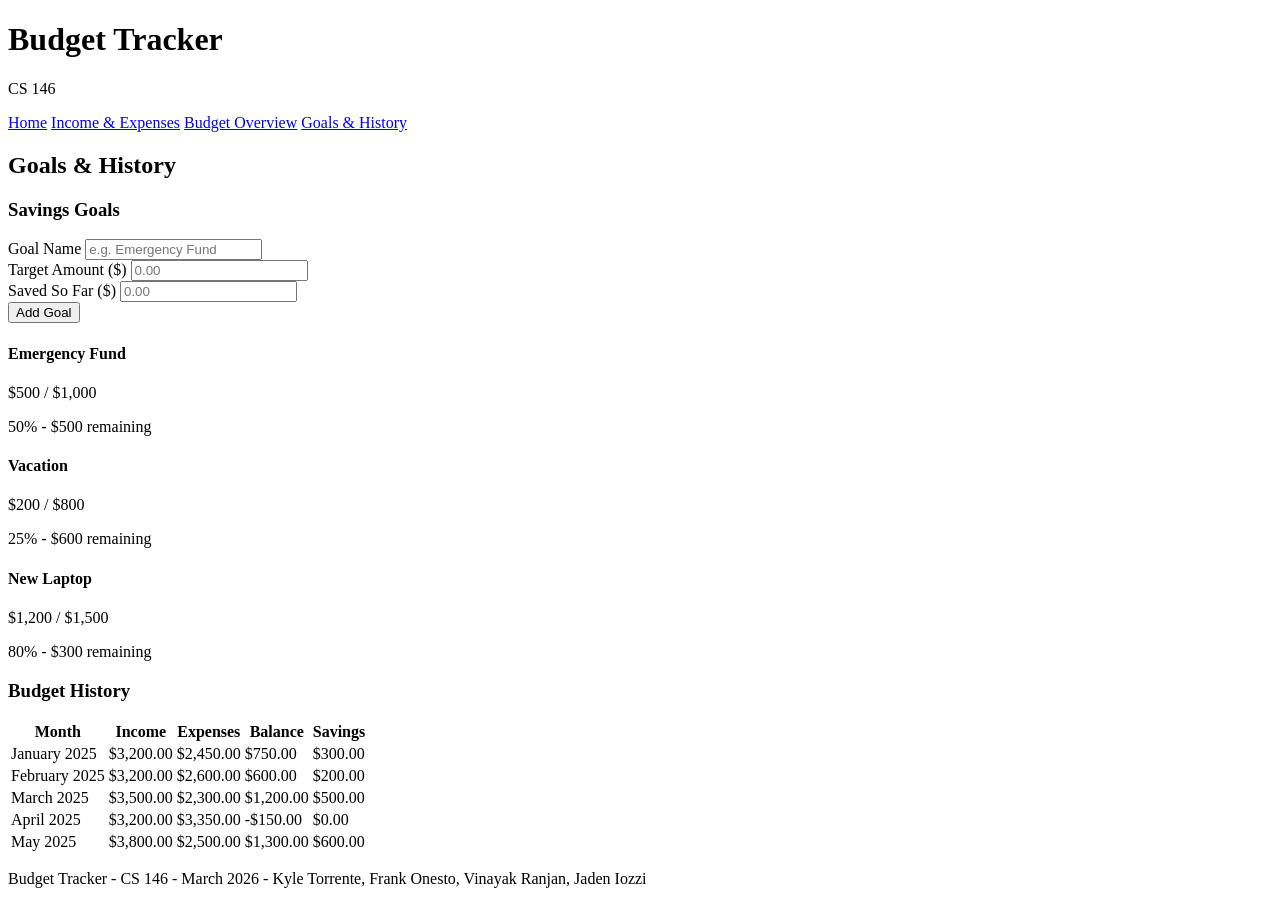
==== goals.html @ b56cac51 "Added my goals.html and goals.css goals and history page with savings goal form, progress bars, and " ====
<!DOCTYPE html>
<html lang="en">
<head>
  <meta charset="UTF-8">
  <meta name="viewport" content="width=device-width, initial-scale=1.0">
  <title>Goals & History</title>
  <link rel="stylesheet" href="goals-history.css">
</head>
<body>

  <header>
    <h1>Budget Tracker</h1>
    <p>CS 146</p>
  </header>

  <nav>
    <a href="index.html">Home</a>
    <a href="income-expenses.html">Income & Expenses</a>
    <a href="budget.html">Budget Overview</a>
    <a href="goals.html">Goals & History</a>
  </nav>

  <main class="container">

    <h2>Goals & History</h2>

    <!-- Savings Goals -->
    <div class="box">
      <h3>Savings Goals</h3>

      <form action="#" method="post">
        <div class="field-row">
          <div class="field">
            <label for="goal-name">Goal Name</label>
            <input type="text" id="goal-name" name="goal-name" placeholder="e.g. Emergency Fund">
          </div>
          <div class="field">
            <label for="target-amount">Target Amount ($)</label>
            <input type="number" id="target-amount" name="target-amount" placeholder="0.00" min="0" step="0.01">
          </div>
          <div class="field">
            <label for="saved-so-far">Saved So Far ($)</label>
            <input type="number" id="saved-so-far" name="saved-so-far" placeholder="0.00" min="0" step="0.01">
          </div>
        </div>
        <button type="submit">Add Goal</button>
      </form>
    </div>

    <div class="row">

      <div class="box goal-card">
        <h4>Emergency Fund</h4>
        <p>$500 / $1,000</p>
        <div class="progress-track">
          <div class="progress-fill" style="width: 50%"></div>
        </div>
        <p>50% - $500 remaining</p>
      </div>

      <div class="box goal-card">
        <h4>Vacation</h4>
        <p>$200 / $800</p>
        <div class="progress-track">
          <div class="progress-fill" style="width: 25%"></div>
        </div>
        <p>25% - $600 remaining</p>
      </div>

      <div class="box goal-card">
        <h4>New Laptop</h4>
        <p>$1,200 / $1,500</p>
        <div class="progress-track">
          <div class="progress-fill" style="width: 80%"></div>
        </div>
        <p>80% - $300 remaining</p>
      </div>

    </div>

    <!-- Budget History -->
    <div class="box">
      <h3>Budget History</h3>
      <table>
        <thead>
          <tr>
            <th>Month</th>
            <th>Income</th>
            <th>Expenses</th>
            <th>Balance</th>
            <th>Savings</th>
          </tr>
        </thead>
        <tbody>
          <tr>
            <td>January 2025</td>
            <td class="income">$3,200.00</td>
            <td class="expense">$2,450.00</td>
            <td class="income">$750.00</td>
            <td>$300.00</td>
          </tr>
          <tr>
            <td>February 2025</td>
            <td class="income">$3,200.00</td>
            <td class="expense">$2,600.00</td>
            <td class="income">$600.00</td>
            <td>$200.00</td>
          </tr>
          <tr>
            <td>March 2025</td>
            <td class="income">$3,500.00</td>
            <td class="expense">$2,300.00</td>
            <td class="income">$1,200.00</td>
            <td>$500.00</td>
          </tr>
          <tr>
            <td>April 2025</td>
            <td class="income">$3,200.00</td>
            <td class="expense">$3,350.00</td>
            <td class="expense">-$150.00</td>
            <td>$0.00</td>
          </tr>
          <tr>
            <td>May 2025</td>
            <td class="income">$3,800.00</td>
            <td class="expense">$2,500.00</td>
            <td class="income">$1,300.00</td>
            <td>$600.00</td>
          </tr>
        </tbody>
      </table>
    </div>

  </main>

  <footer>
    <p>Budget Tracker - CS 146 - March 2026 - Kyle Torrente, Frank Onesto, Vinayak Ranjan, Jaden Iozzi</p>
  </footer>

</body>
</html>
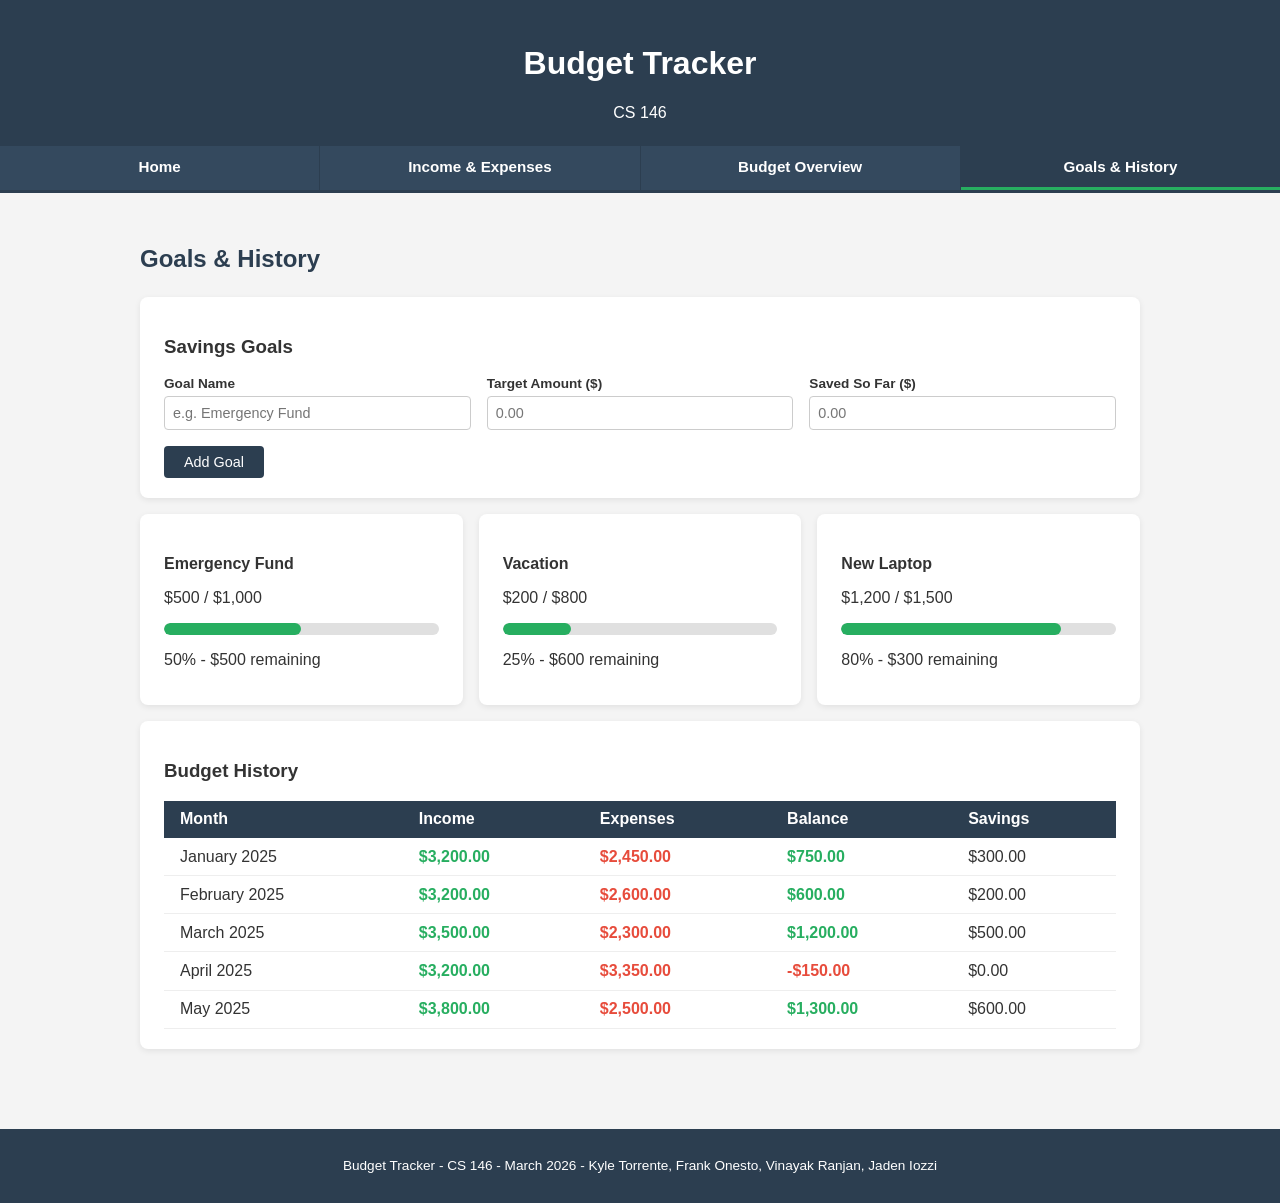
==== commit 7b3467d0: "added index.html index.css and nav bar for other pages" ====
--- a/goals.html
+++ b/goals.html
@@ -4,7 +4,7 @@
   <meta charset="UTF-8">
   <meta name="viewport" content="width=device-width, initial-scale=1.0">
   <title>Goals & History</title>
-  <link rel="stylesheet" href="goals-history.css">
+  <link rel="stylesheet" href="goals.css">
 </head>
 <body>
 
@@ -17,7 +17,7 @@
     <a href="index.html">Home</a>
     <a href="income-expenses.html">Income & Expenses</a>
     <a href="budget.html">Budget Overview</a>
-    <a href="goals.html">Goals & History</a>
+    <a href="goals.html" class="active">Goals & History</a>
   </nav>
 
   <main class="container">
--- a/goals.css
+++ b/goals.css
@@ -0,0 +1,208 @@
+/* goals-history.css */
+
+body {
+  font-family: Arial, sans-serif;
+  background-color: #f4f4f4;
+  color: #333;
+  margin: 0;
+}
+
+header {
+  background-color: #2c3e50;
+  color: white;
+  padding: 1.5rem 2rem;
+  text-align: center;
+}
+
+header p {
+  margin: 0;
+}
+
+nav {
+  background-color: #34495e;
+  padding: 0;
+  display: flex;
+  flex-wrap: wrap;
+  gap: 0;
+  border-bottom: 3px solid #2c3e50;
+}
+
+nav a {
+  flex: 1;
+  padding: 12px 16px;
+  color: white;
+  text-decoration: none;
+  text-align: center;
+  font-weight: bold;
+  font-size: 0.95rem;
+  border-right: 1px solid #2c3e50;
+  transition: background-color 0.3s ease;
+}
+
+nav a:last-child {
+  border-right: none;
+}
+
+nav a:hover {
+  background: #2c3e50;
+}
+
+nav a.active {
+  background: #2c3e50;
+  border-bottom: 3px solid #27ae60;
+}
+
+.container {
+  max-width: 1000px;
+  margin: 0 auto;
+  padding: 2rem 1.5rem;
+}
+
+.container h2 {
+  margin-bottom: 1.5rem;
+  color: #2c3e50;
+}
+
+.box {
+  background: white;
+  border-radius: 8px;
+  padding: 1.25rem 1.5rem;
+  box-shadow: 0 2px 6px rgba(0,0,0,0.08);
+  margin-bottom: 1rem;
+}
+
+.field-row {
+  display: flex;
+  flex-wrap: wrap;
+  gap: 1rem;
+  margin-bottom: 1rem;
+}
+
+.field {
+  display: flex;
+  flex-direction: column;
+  gap: 0.3rem;
+  flex: 1;
+  min-width: 150px;
+}
+
+.field label {
+  font-size: 0.85rem;
+  font-weight: bold;
+}
+
+.field input {
+  padding: 0.5rem;
+  border: 1px solid #ccc;
+  border-radius: 4px;
+  font-size: 0.9rem;
+}
+
+button[type="submit"] {
+  background-color: #2c3e50;
+  color: white;
+  border: none;
+  padding: 0.5rem 1.25rem;
+  border-radius: 4px;
+  cursor: pointer;
+  font-size: 0.9rem;
+}
+
+button[type="submit"]:hover {
+  background-color: #34495e;
+}
+
+.row {
+  display: flex;
+  flex-wrap: wrap;
+  gap: 1rem;
+}
+
+.goal-card {
+  flex: 1;
+  min-width: 180px;
+}
+
+.goal-card h4 {
+  margin-bottom: 0.4rem;
+}
+
+.progress-track {
+  width: 100%;
+  height: 12px;
+  background-color: #e0e0e0;
+  border-radius: 6px;
+  overflow: hidden;
+  margin: 0.4rem 0;
+}
+
+.progress-fill {
+  height: 100%;
+  background-color: #27ae60;
+  border-radius: 6px;
+}
+
+table {
+  width: 100%;
+  border-collapse: collapse;
+  margin-top: 0.75rem;
+}
+
+th {
+  background-color: #2c3e50;
+  color: white;
+  padding: 0.6rem 1rem;
+  text-align: left;
+}
+
+td {
+  padding: 0.6rem 1rem;
+  border-bottom: 1px solid #eee;
+}
+
+tbody tr:hover {
+  background-color: #f9f9f9;
+}
+
+.income  { color: #27ae60; font-weight: bold; }
+.expense { color: #e74c3c; font-weight: bold; }
+
+footer {
+  background-color: #2c3e50;
+  color: white;
+  text-align: center;
+  padding: 1rem;
+  font-size: 0.85rem;
+  margin-top: 2rem;
+}
+
+/* Tablet */
+@media (max-width: 768px) {
+  .field-row {
+    flex-direction: column;
+  }
+
+  .row {
+    flex-direction: column;
+  }
+}
+
+/* Phone */
+@media (max-width: 480px) {
+  nav {
+    flex-direction: column;
+    gap: 0.5rem;
+  }
+
+  .container {
+    padding: 1rem;
+  }
+
+  table {
+    font-size: 0.8rem;
+  }
+
+  th, td {
+    padding: 0.4rem 0.5rem;
+  }
+}
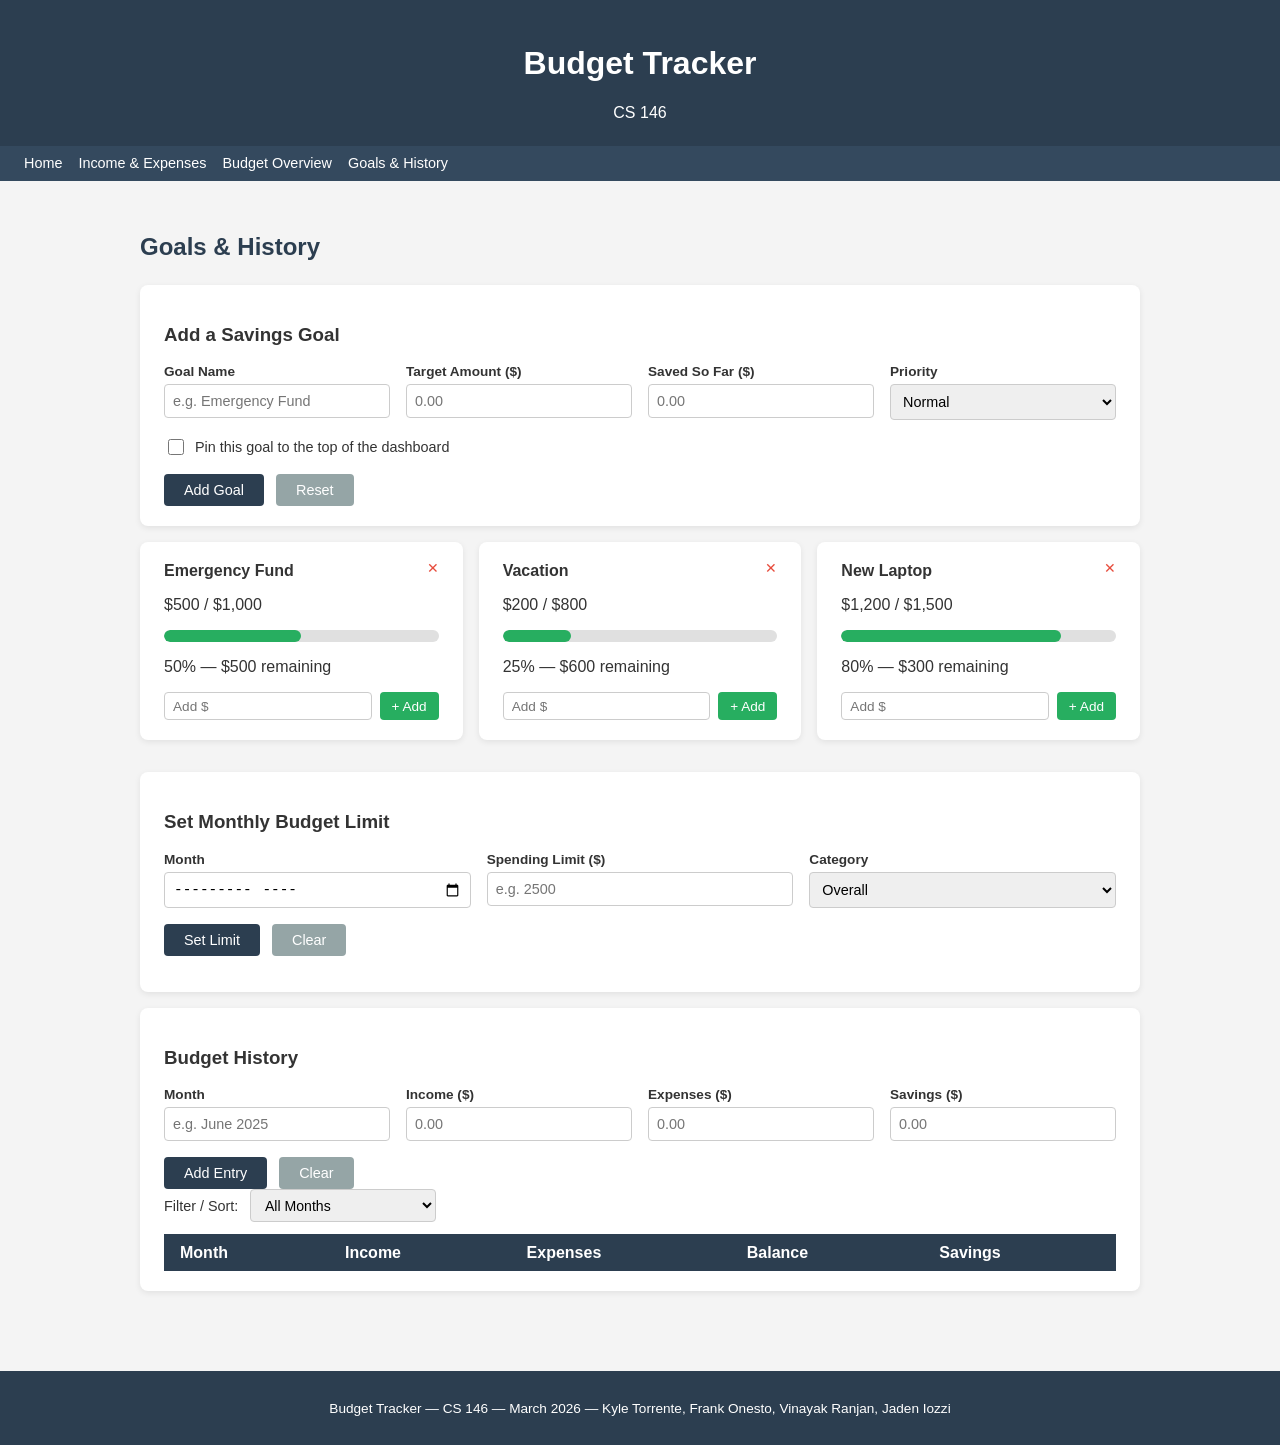
==== commit 29b40a2a: "Added JavaScript file and made changes to other two files" ====
--- a/goals.html
+++ b/goals.html
@@ -15,72 +15,127 @@
 
   <nav>
     <a href="index.html">Home</a>
-    <a href="income-expenses.html">Income & Expenses</a>
+    <a href="income-expenses.html">Income &amp; Expenses</a>
     <a href="budget.html">Budget Overview</a>
-    <a href="goals.html" class="active">Goals & History</a>
+    <a href="goals.html">Goals &amp; History</a>
   </nav>
+
+  <!-- Toast notification (injected by JS) -->
+  <div id="toast" class="toast" role="alert" aria-live="polite"></div>
 
   <main class="container">
 
-    <h2>Goals & History</h2>
+    <h2>Goals &amp; History</h2>
 
-    <!-- Savings Goals -->
     <div class="box">
-      <h3>Savings Goals</h3>
-
-      <form action="#" method="post">
+      <h3>Add a Savings Goal</h3>
+      <form id="goal-form" novalidate>
         <div class="field-row">
           <div class="field">
             <label for="goal-name">Goal Name</label>
-            <input type="text" id="goal-name" name="goal-name" placeholder="e.g. Emergency Fund">
+            <input type="text" id="goal-name" name="goal-name"
+                   placeholder="e.g. Emergency Fund" maxlength="50">
           </div>
           <div class="field">
             <label for="target-amount">Target Amount ($)</label>
-            <input type="number" id="target-amount" name="target-amount" placeholder="0.00" min="0" step="0.01">
+            <input type="number" id="target-amount" name="target-amount"
+                   placeholder="0.00" min="0" step="0.01">
           </div>
           <div class="field">
             <label for="saved-so-far">Saved So Far ($)</label>
-            <input type="number" id="saved-so-far" name="saved-so-far" placeholder="0.00" min="0" step="0.01">
+            <input type="number" id="saved-so-far" name="saved-so-far"
+                   placeholder="0.00" min="0" step="0.01">
+          </div>
+          <div class="field">
+            <label for="goal-priority">Priority</label>
+            <select id="goal-priority" name="goal-priority">
+              <option value="normal">Normal</option>
+              <option value="high">High (add to top)</option>
+            </select>
+          </div>
+
+        </div>
+        <div class="checkbox-row">
+          <input type="checkbox" id="pin-goal" name="pin-goal">
+          <label for="pin-goal">Pin this goal to the top of the dashboard</label>
+        </div>
+        <div class="btn-row">
+          <button type="submit">Add Goal</button>
+          <button type="reset" id="form-reset">Reset</button>
+        </div>
+      </form>
+    </div>
+    <div class="row" id="goals-container">
+    </div>
+    <div class="box">
+      <h3>Set Monthly Budget Limit</h3>
+      <form id="budget-limit-form" novalidate>
+        <div class="field-row">
+          <div class="field">
+            <label for="budget-month">Month</label>
+            <input type="month" id="budget-month" name="budget-month">
+          </div>
+          <div class="field">
+            <label for="monthly-limit">Spending Limit ($)</label>
+            <input type="number" id="monthly-limit" name="monthly-limit"
+                   placeholder="e.g. 2500" min="0" step="0.01">
+          </div>
+          <div class="field">
+            <label for="limit-category">Category</label>
+            <select id="limit-category" name="limit-category">
+              <option value="Overall">Overall</option>
+              <option value="Housing">Housing</option>
+              <option value="Food">Food</option>
+              <option value="Transport">Transport</option>
+              <option value="Entertainment">Entertainment</option>
+              <option value="Other">Other</option>
+            </select>
+          </div>
+
+        </div>
+        <div class="btn-row">
+          <button type="submit">Set Limit</button>
+          <button type="reset">Clear</button>
+        </div>
+      </form>
+      <div id="budget-limit-display" class="limit-display"></div>
+    </div>
+    <div class="box">
+      <h3>Budget History</h3>
+      <form id="history-form" novalidate>
+        <div class="field-row">
+          <div class="field">
+            <label for="history-month">Month</label>
+            <input type="text" id="history-month" name="history-month" placeholder="e.g. June 2025" maxlength="30">
+          </div>
+          <div class="field">
+            <label for="history-income">Income ($)</label>
+            <input type="number" id="history-income" name="history-income" placeholder="0.00" min="0" step="0.01">
+          </div>
+          <div class="field">
+            <label for="history-expenses">Expenses ($)</label>
+            <input type="number" id="history-expenses" name="history-expenses" placeholder="0.00" min="0" step="0.01">
+          </div>
+          <div class="field">
+            <label for="history-savings">Savings ($)</label>
+            <input type="number" id="history-savings" name="history-savings" placeholder="0.00" min="0" step="0.01">
           </div>
         </div>
-        <button type="submit">Add Goal</button>
+        <div class="btn-row">
+          <button type="submit">Add Entry</button>
+          <button type="reset">Clear</button>
+        </div>
       </form>
-    </div>
-
-    <div class="row">
-
-      <div class="box goal-card">
-        <h4>Emergency Fund</h4>
-        <p>$500 / $1,000</p>
-        <div class="progress-track">
-          <div class="progress-fill" style="width: 50%"></div>
-        </div>
-        <p>50% - $500 remaining</p>
+      <div class="filter-row">
+        <label for="history-filter">Filter / Sort:</label>
+        <select id="history-filter">
+          <option value="all">All Months</option>
+          <option value="positive">Positive Balance Only</option>
+          <option value="negative">Negative Balance Only</option>
+          <option value="savings">Highest Savings First</option>
+        </select>
       </div>
 
-      <div class="box goal-card">
-        <h4>Vacation</h4>
-        <p>$200 / $800</p>
-        <div class="progress-track">
-          <div class="progress-fill" style="width: 25%"></div>
-        </div>
-        <p>25% - $600 remaining</p>
-      </div>
-
-      <div class="box goal-card">
-        <h4>New Laptop</h4>
-        <p>$1,200 / $1,500</p>
-        <div class="progress-track">
-          <div class="progress-fill" style="width: 80%"></div>
-        </div>
-        <p>80% - $300 remaining</p>
-      </div>
-
-    </div>
-
-    <!-- Budget History -->
-    <div class="box">
-      <h3>Budget History</h3>
       <table>
         <thead>
           <tr>
@@ -91,51 +146,14 @@
             <th>Savings</th>
           </tr>
         </thead>
-        <tbody>
-          <tr>
-            <td>January 2025</td>
-            <td class="income">$3,200.00</td>
-            <td class="expense">$2,450.00</td>
-            <td class="income">$750.00</td>
-            <td>$300.00</td>
-          </tr>
-          <tr>
-            <td>February 2025</td>
-            <td class="income">$3,200.00</td>
-            <td class="expense">$2,600.00</td>
-            <td class="income">$600.00</td>
-            <td>$200.00</td>
-          </tr>
-          <tr>
-            <td>March 2025</td>
-            <td class="income">$3,500.00</td>
-            <td class="expense">$2,300.00</td>
-            <td class="income">$1,200.00</td>
-            <td>$500.00</td>
-          </tr>
-          <tr>
-            <td>April 2025</td>
-            <td class="income">$3,200.00</td>
-            <td class="expense">$3,350.00</td>
-            <td class="expense">-$150.00</td>
-            <td>$0.00</td>
-          </tr>
-          <tr>
-            <td>May 2025</td>
-            <td class="income">$3,800.00</td>
-            <td class="expense">$2,500.00</td>
-            <td class="income">$1,300.00</td>
-            <td>$600.00</td>
-          </tr>
+        <tbody id="history-tbody">
         </tbody>
       </table>
     </div>
-
   </main>
-
   <footer>
-    <p>Budget Tracker - CS 146 - March 2026 - Kyle Torrente, Frank Onesto, Vinayak Ranjan, Jaden Iozzi</p>
+    <p>Budget Tracker &mdash; CS 146 &mdash; March 2026 &mdash; Kyle Torrente, Frank Onesto, Vinayak Ranjan, Jaden Iozzi</p>
   </footer>
-
+  <script src="goals.js"></script>
 </body>
 </html>
--- a/goals.css
+++ b/goals.css
@@ -1,4 +1,4 @@
-/* goals-history.css */
+/* goals.css */
 
 body {
   font-family: Arial, sans-serif;
@@ -14,43 +14,23 @@
   text-align: center;
 }
 
-header p {
-  margin: 0;
-}
+header p { margin: 0; }
 
 nav {
   background-color: #34495e;
-  padding: 0;
-  display: flex;
-  flex-wrap: wrap;
-  gap: 0;
-  border-bottom: 3px solid #2c3e50;
+  padding: 0.6rem 1.5rem;
+  display: flex;
+  flex-wrap: wrap;
+  gap: 1rem;
 }
 
 nav a {
-  flex: 1;
-  padding: 12px 16px;
   color: white;
   text-decoration: none;
-  text-align: center;
-  font-weight: bold;
-  font-size: 0.95rem;
-  border-right: 1px solid #2c3e50;
-  transition: background-color 0.3s ease;
-}
-
-nav a:last-child {
-  border-right: none;
-}
-
-nav a:hover {
-  background: #2c3e50;
-}
-
-nav a.active {
-  background: #2c3e50;
-  border-bottom: 3px solid #27ae60;
-}
+  font-size: 0.9rem;
+}
+
+nav a:hover { text-decoration: underline; }
 
 .container {
   max-width: 1000px;
@@ -91,13 +71,34 @@
   font-weight: bold;
 }
 
-.field input {
+.field input,
+.field select {
   padding: 0.5rem;
   border: 1px solid #ccc;
   border-radius: 4px;
   font-size: 0.9rem;
 }
 
+.checkbox-row {
+  display: flex;
+  align-items: center;
+  gap: 0.5rem;
+  margin-bottom: 1rem;
+  font-size: 0.9rem;
+}
+
+.checkbox-row input[type="checkbox"] {
+  width: 1rem;
+  height: 1rem;
+  cursor: pointer;
+}
+
+.btn-row {
+  display: flex;
+  gap: 0.75rem;
+  flex-wrap: wrap;
+}
+
 button[type="submit"] {
   background-color: #2c3e50;
   color: white;
@@ -108,24 +109,63 @@
   font-size: 0.9rem;
 }
 
-button[type="submit"]:hover {
-  background-color: #34495e;
+button[type="submit"]:hover { background-color: #34495e; }
+
+button[type="reset"] {
+  background-color: #95a5a6;
+  color: white;
+  border: none;
+  padding: 0.5rem 1.25rem;
+  border-radius: 4px;
+  cursor: pointer;
+  font-size: 0.9rem;
+}
+
+button[type="reset"]:hover { background-color: #7f8c8d; }
+
+.input-error {
+  border-color: #e74c3c !important;
+  background-color: #fdf0ef;
+}
+
+.error-msg {
+  color: #e74c3c;
+  font-size: 0.78rem;
+  margin-top: 0.15rem;
 }
 
 .row {
   display: flex;
   flex-wrap: wrap;
   gap: 1rem;
+  margin-bottom: 1rem;
 }
 
 .goal-card {
   flex: 1;
-  min-width: 180px;
-}
-
-.goal-card h4 {
-  margin-bottom: 0.4rem;
-}
+  min-width: 200px;
+}
+
+.goal-card-header {
+  display: flex;
+  justify-content: space-between;
+  align-items: flex-start;
+  margin-bottom: 0.25rem;
+}
+
+.goal-card h4 { margin: 0; }
+
+.delete-btn {
+  background: none;
+  border: none;
+  color: #e74c3c;
+  font-size: 0.85rem;
+  cursor: pointer;
+  padding: 0;
+  line-height: 1;
+}
+
+.delete-btn:hover { color: #c0392b; }
 
 .progress-track {
   width: 100%;
@@ -140,6 +180,104 @@
   height: 100%;
   background-color: #27ae60;
   border-radius: 6px;
+  transition: width 0.4s ease;
+}
+
+.update-row {
+  display: flex;
+  gap: 0.5rem;
+  margin-top: 0.75rem;
+}
+
+.add-input {
+  flex: 1;
+  padding: 0.35rem 0.5rem;
+  border: 1px solid #ccc;
+  border-radius: 4px;
+  font-size: 0.85rem;
+  min-width: 0;
+}
+
+.add-btn {
+  background-color: #27ae60;
+  color: white;
+  border: none;
+  padding: 0.35rem 0.75rem;
+  border-radius: 4px;
+  cursor: pointer;
+  font-size: 0.85rem;
+  white-space: nowrap;
+}
+
+.add-btn:hover { background-color: #219150; }
+
+.no-goals {
+  color: #888;
+  font-style: italic;
+}
+
+.sr-only {
+  position: absolute;
+  width: 1px; height: 1px;
+  padding: 0; margin: -1px;
+  overflow: hidden;
+  clip: rect(0,0,0,0);
+  white-space: nowrap;
+  border: 0;
+}
+
+.limit-display {
+  display: flex;
+  flex-wrap: wrap;
+  gap: 0.6rem;
+  margin-top: 1rem;
+}
+
+.limit-card {
+  background: #eaf4fb;
+  border: 1px solid #aed6f1;
+  border-radius: 6px;
+  padding: 0.5rem 0.75rem;
+  font-size: 0.88rem;
+  display: flex;
+  align-items: center;
+  gap: 0.5rem;
+}
+
+.limit-badge {
+  background: #2980b9;
+  color: white;
+  border-radius: 4px;
+  padding: 0.15rem 0.45rem;
+  font-size: 0.75rem;
+  font-weight: bold;
+}
+
+.delete-limit-btn {
+  background: none;
+  border: none;
+  color: #e74c3c;
+  cursor: pointer;
+  font-size: 0.8rem;
+  padding: 0;
+  margin-left: 0.25rem;
+}
+
+.delete-limit-btn:hover { color: #c0392b; }
+
+.filter-row {
+  display: flex;
+  align-items: center;
+  gap: 0.75rem;
+  margin-bottom: 0.75rem;
+  font-size: 0.9rem;
+}
+
+.filter-row select {
+  padding: 0.4rem 0.6rem;
+  border: 1px solid #ccc;
+  border-radius: 4px;
+  font-size: 0.88rem;
 }
 
 table {
@@ -160,13 +298,35 @@
   border-bottom: 1px solid #eee;
 }
 
-tbody tr:hover {
-  background-color: #f9f9f9;
-}
+tbody tr:hover { background-color: #f9f9f9; }
 
 .income  { color: #27ae60; font-weight: bold; }
 .expense { color: #e74c3c; font-weight: bold; }
 
+.toast {
+  position: fixed;
+  bottom: 1.5rem;
+  left: 50%;
+  transform: translateX(-50%) translateY(80px);
+  background: #2c3e50;
+  color: white;
+  padding: 0.7rem 1.4rem;
+  border-radius: 6px;
+  font-size: 0.9rem;
+  opacity: 0;
+  transition: opacity 0.3s ease, transform 0.3s ease;
+  z-index: 1000;
+  pointer-events: none;
+  white-space: nowrap;
+}
+
+.toast.show {
+  opacity: 1;
+  transform: translateX(-50%) translateY(0);
+}
+
+.toast.toast-error { background: #c0392b; }
+
 footer {
   background-color: #2c3e50;
   color: white;
@@ -176,33 +336,15 @@
   margin-top: 2rem;
 }
 
-/* Tablet */
 @media (max-width: 768px) {
-  .field-row {
-    flex-direction: column;
-  }
-
-  .row {
-    flex-direction: column;
-  }
-}
-
-/* Phone */
+  .field-row { flex-direction: column; }
+  .row       { flex-direction: column; }
+}
+
 @media (max-width: 480px) {
-  nav {
-    flex-direction: column;
-    gap: 0.5rem;
-  }
-
-  .container {
-    padding: 1rem;
-  }
-
-  table {
-    font-size: 0.8rem;
-  }
-
-  th, td {
-    padding: 0.4rem 0.5rem;
-  }
-}
+  nav { flex-direction: column; gap: 0.5rem; }
+  .container { padding: 1rem; }
+  table { font-size: 0.8rem; }
+  th, td { padding: 0.4rem 0.5rem; }
+  .toast { font-size: 0.8rem; white-space: normal; max-width: 90vw; text-align: center; }
+}
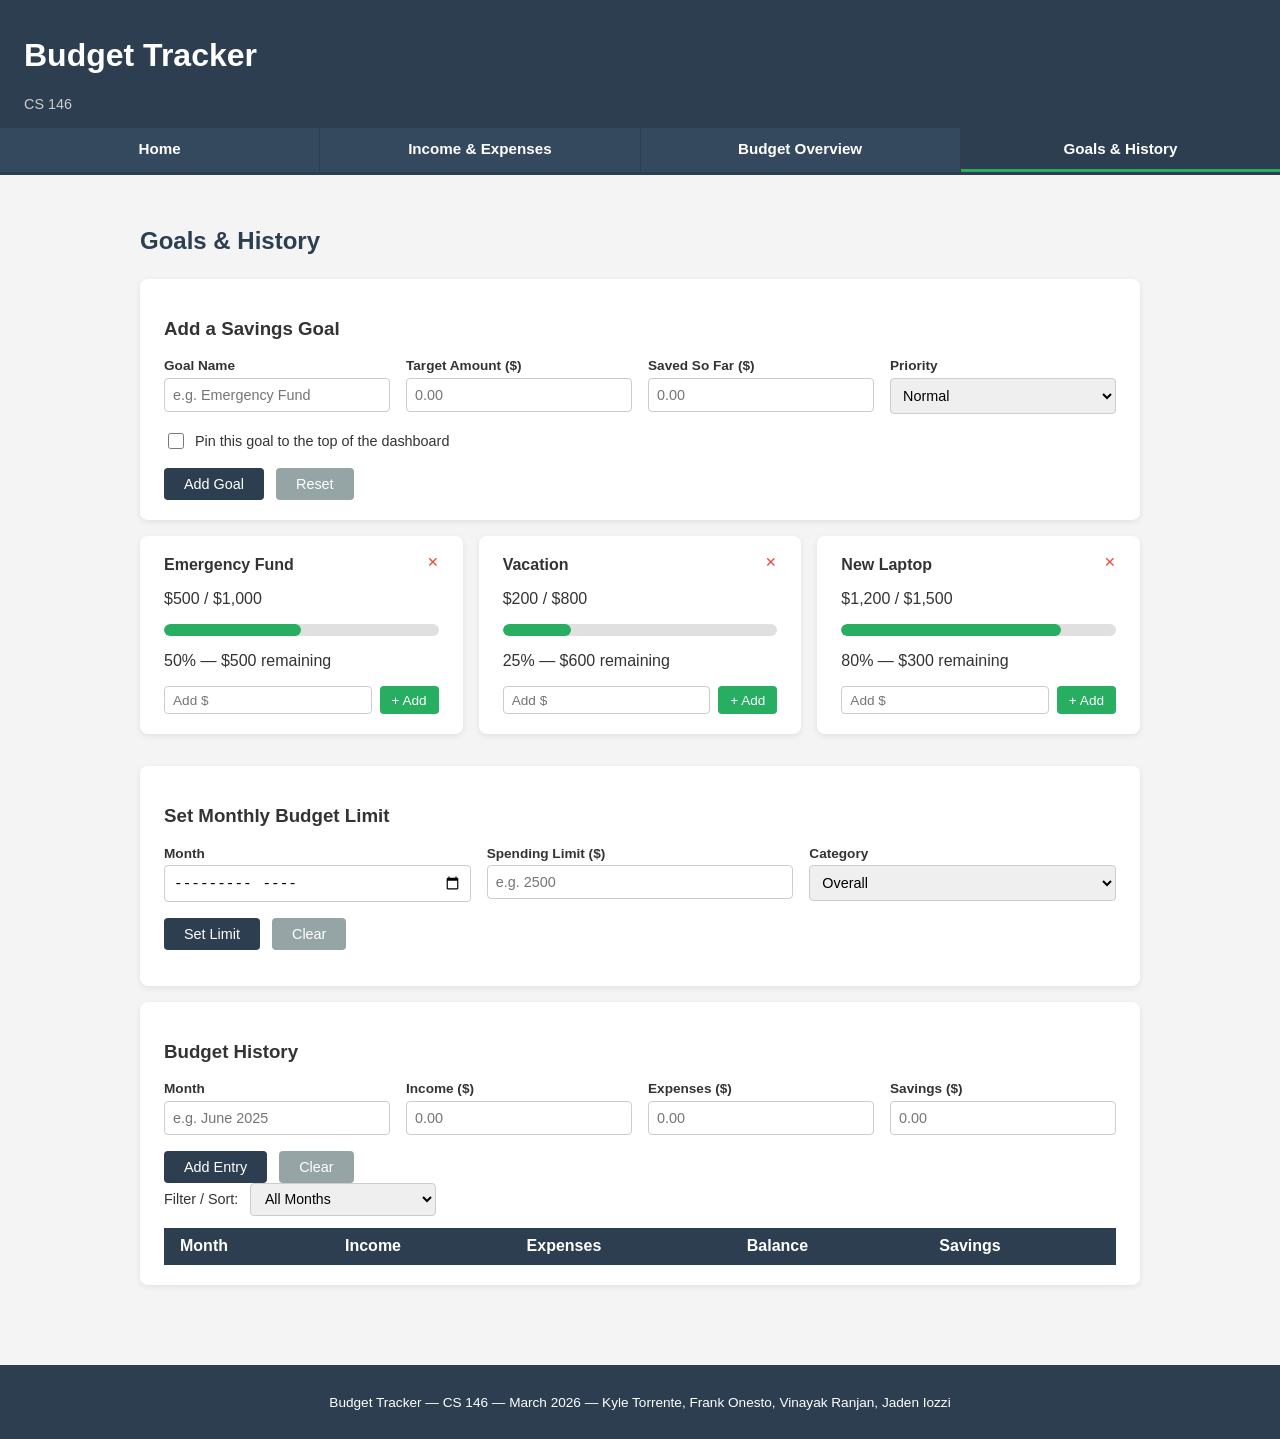
==== commit 7c2384d9: "Updated my header to match the others" ====
--- a/goals.html
+++ b/goals.html
@@ -17,10 +17,9 @@
     <a href="index.html">Home</a>
     <a href="income-expenses.html">Income &amp; Expenses</a>
     <a href="budget.html">Budget Overview</a>
-    <a href="goals.html">Goals &amp; History</a>
+    <a href="goals.html" class="active">Goals &amp; History</a>
   </nav>
 
-  <!-- Toast notification (injected by JS) -->
   <div id="toast" class="toast" role="alert" aria-live="polite"></div>
 
   <main class="container">
--- a/goals.css
+++ b/goals.css
@@ -10,27 +10,40 @@
 header {
   background-color: #2c3e50;
   color: white;
-  padding: 1.5rem 2rem;
-  text-align: center;
-}
-
-header p { margin: 0; }
+  padding: 16px 24px;
+}
+
+header p { margin: 0; font-size: 0.9rem; color: #ccc; margin-top: 6px; }
 
 nav {
   background-color: #34495e;
-  padding: 0.6rem 1.5rem;
-  display: flex;
-  flex-wrap: wrap;
-  gap: 1rem;
+  padding: 0;
+  display: flex;
+  flex-wrap: wrap;
+  gap: 0;
+  border-bottom: 3px solid #2c3e50;
 }
 
 nav a {
+  flex: 1;
+  padding: 12px 16px;
   color: white;
   text-decoration: none;
-  font-size: 0.9rem;
-}
-
-nav a:hover { text-decoration: underline; }
+  text-align: center;
+  font-weight: bold;
+  font-size: 0.95rem;
+  border-right: 1px solid #2c3e50;
+  transition: background-color 0.3s ease;
+}
+
+nav a:last-child { border-right: none; }
+
+nav a:hover { background: #2c3e50; }
+
+nav a.active {
+  background: #2c3e50;
+  border-bottom: 3px solid #27ae60;
+}
 
 .container {
   max-width: 1000px;
